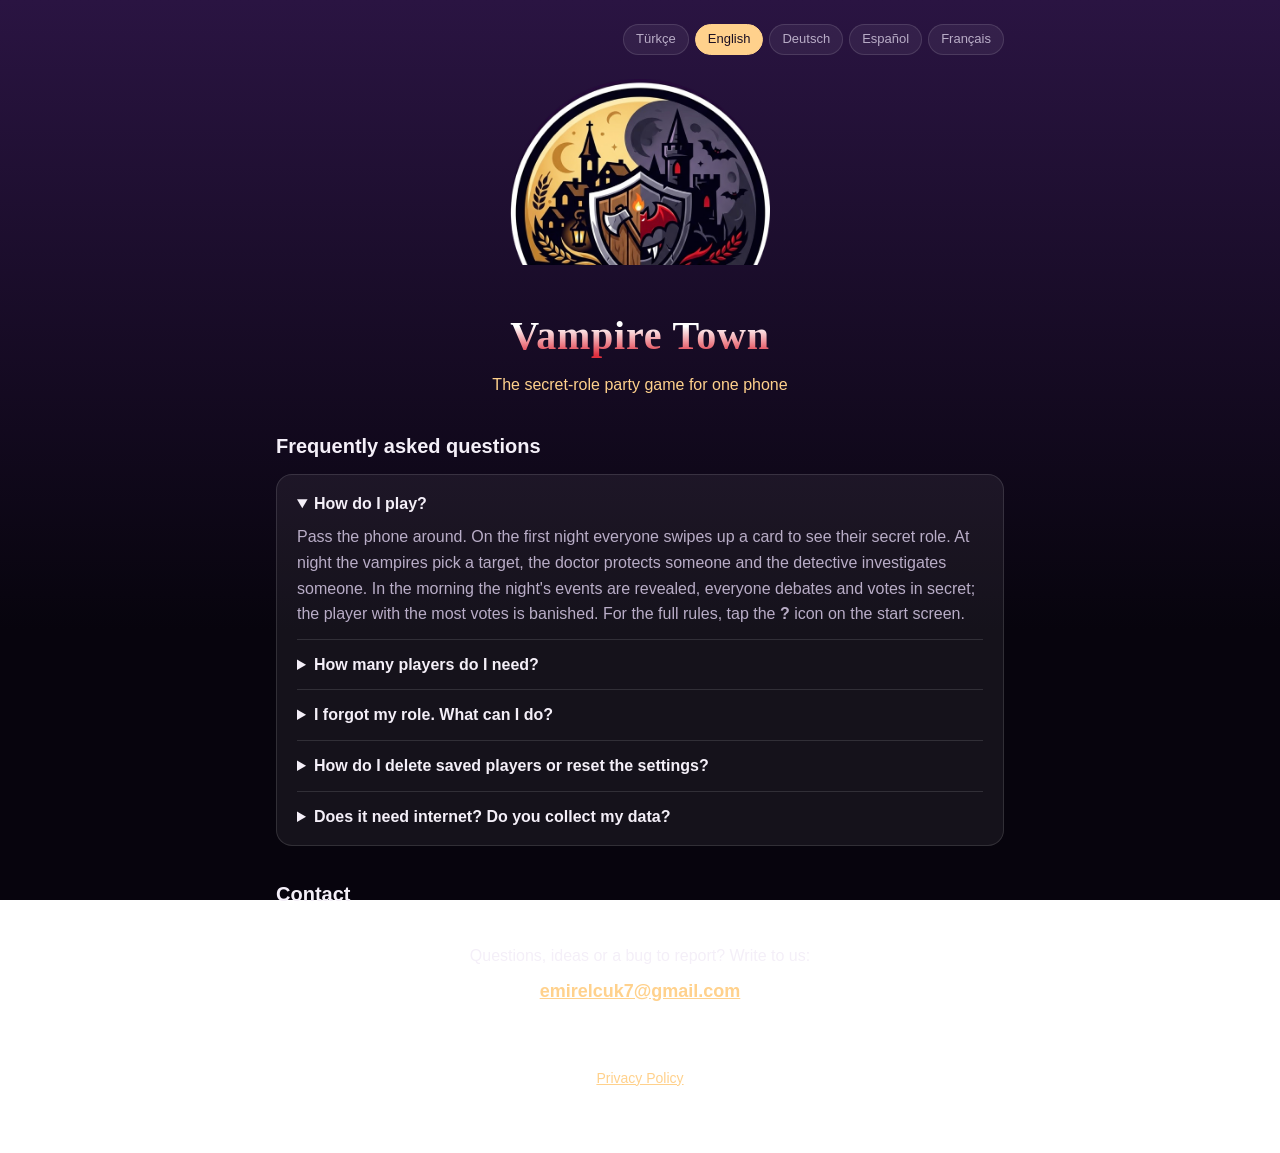
==== index.html @ 2d40f0cb "Vampire Town support and privacy pages" ====
<!doctype html>
<html lang="en">
<head>
  <meta charset="utf-8">
  <meta name="viewport" content="width=device-width, initial-scale=1">
  <title>Vampire Town – Support</title>
  <meta name="description" content="Support for Vampire Town / Vampir Köylü, the secret-role party game for one phone.">
  <link rel="stylesheet" href="style.css">
</head>
<body>
<div class="wrap">
  <nav class="langs" aria-label="Language">
    <button data-set="tr">Türkçe</button>
    <button data-set="en">English</button>
    <button data-set="de">Deutsch</button>
    <button data-set="es">Español</button>
    <button data-set="fr">Français</button>
  </nav>

  <header>
    <img src="emblem.png" alt="" width="600" height="429">
  </header>

  <!-- ===================== TÜRKÇE ===================== -->
  <main data-lang="tr" hidden>
    <div data-title="Vampir Köylü – Destek"></div>
    <h1>Vampir Köylü</h1>
    <p class="tagline" style="text-align:center">Tek telefonla oynanan gizli rol ve parti oyunu</p>

    <h2>Sık sorulan sorular</h2>
    <div class="card">
      <details open>
        <summary>Nasıl oynanır?</summary>
        <p>Telefon sırayla herkese verilir. İlk gece herkes kartı yukarı kaydırarak gizli rolünü görür. Vampirler gece birini hedef alır, doktor birini korur, dedektif birini sorgular. Sabah olanlar açıklanır, herkes tartışır ve gizlice oy verir; en çok oyu alan köyden kovulur. Ayrıntılı kurallar için başlangıç ekranındaki <strong>?</strong> simgesine dokunun.</p>
      </details>
      <details>
        <summary>Kaç kişiyle oynanır?</summary>
        <p>4 ile 20 kişi arasında, tek bir iPhone ile.</p>
      </details>
      <details>
        <summary>Rolümü unuttum, ne yapmalıyım?</summary>
        <p>Sabah ekranındaki <strong>Rolümü tekrar gör</strong> butonuna dokunun, adınızı seçin ve kartı yukarı kaydırın.</p>
      </details>
      <details>
        <summary>Kayıtlı oyuncuları nasıl silerim veya ayarları nasıl sıfırlarım?</summary>
        <p>Başlangıç ekranında <strong>Oyuncular</strong>'a dokunun; bir ismi sola kaydırarak silebilirsiniz. Ayarları sıfırlamak için ⚙️ Ayarlar → <strong>Ayarları varsayılana döndür</strong>. Uygulamayı silmek tüm verileri de siler.</p>
      </details>
      <details>
        <summary>İnternet gerekiyor mu? Verilerim toplanıyor mu?</summary>
        <p>Hayır. Oyun tamamen çevrimdışı çalışır; hesap, reklam veya takip yoktur. Oyuncu isimleri ve ayarlar yalnızca telefonunuzda saklanır. Ayrıntılar için <a data-page="privacy.html" href="privacy.html">Gizlilik Politikası</a>.</p>
      </details>
    </div>

    <h2>İletişim</h2>
    <div class="card contact">
      Soru, öneri veya hata bildirimi için bize yazın:<br>
      <a class="email" href="#"></a>
    </div>

    <footer><a data-page="privacy.html" href="privacy.html">Gizlilik Politikası</a></footer>
  </main>

  <!-- ===================== ENGLISH ===================== -->
  <main data-lang="en" hidden>
    <div data-title="Vampire Town – Support"></div>
    <h1>Vampire Town</h1>
    <p class="tagline" style="text-align:center">The secret-role party game for one phone</p>

    <h2>Frequently asked questions</h2>
    <div class="card">
      <details open>
        <summary>How do I play?</summary>
        <p>Pass the phone around. On the first night everyone swipes up a card to see their secret role. At night the vampires pick a target, the doctor protects someone and the detective investigates someone. In the morning the night's events are revealed, everyone debates and votes in secret; the player with the most votes is banished. For the full rules, tap the <strong>?</strong> icon on the start screen.</p>
      </details>
      <details>
        <summary>How many players do I need?</summary>
        <p>4 to 20 players, with a single iPhone.</p>
      </details>
      <details>
        <summary>I forgot my role. What can I do?</summary>
        <p>Tap <strong>See my role again</strong> on the morning screen, choose your name and swipe the card up.</p>
      </details>
      <details>
        <summary>How do I delete saved players or reset the settings?</summary>
        <p>On the start screen, tap <strong>Players</strong> and swipe a name to the left to delete it. To reset the rules, go to ⚙️ Settings → <strong>Reset settings to defaults</strong>. Deleting the app removes all of its data.</p>
      </details>
      <details>
        <summary>Does it need internet? Do you collect my data?</summary>
        <p>No. The game works fully offline, with no accounts, ads or tracking. Player names and settings are stored only on your phone. See the <a data-page="privacy.html" href="privacy.html">Privacy Policy</a> for details.</p>
      </details>
    </div>

    <h2>Contact</h2>
    <div class="card contact">
      Questions, ideas or a bug to report? Write to us:<br>
      <a class="email" href="#"></a>
    </div>

    <footer><a data-page="privacy.html" href="privacy.html">Privacy Policy</a></footer>
  </main>

  <!-- ===================== DEUTSCH ===================== -->
  <main data-lang="de" hidden>
    <div data-title="Vampirdorf – Support"></div>
    <h1>Vampirdorf</h1>
    <p class="tagline" style="text-align:center">Das Partyspiel mit geheimen Rollen – für ein Handy</p>

    <h2>Häufige Fragen</h2>
    <div class="card">
      <details open>
        <summary>Wie wird gespielt?</summary>
        <p>Das Handy geht reihum. In der ersten Nacht wischt jeder eine Karte nach oben und sieht seine geheime Rolle. Nachts wählen die Vampire ein Ziel, der Arzt schützt jemanden und der Detektiv überprüft jemanden. Am Morgen werden die Ereignisse enthüllt, alle diskutieren und stimmen geheim ab; wer die meisten Stimmen hat, wird verbannt. Die vollständigen Regeln findest du über das <strong>?</strong>-Symbol auf dem Startbildschirm.</p>
      </details>
      <details>
        <summary>Wie viele Spieler braucht man?</summary>
        <p>4 bis 20 Spieler mit einem einzigen iPhone.</p>
      </details>
      <details>
        <summary>Ich habe meine Rolle vergessen. Was tun?</summary>
        <p>Tippe am Morgen auf <strong>Meine Rolle nochmal sehen</strong>, wähle deinen Namen und wische die Karte nach oben.</p>
      </details>
      <details>
        <summary>Wie lösche ich gespeicherte Spieler oder setze die Einstellungen zurück?</summary>
        <p>Tippe auf dem Startbildschirm auf <strong>Spieler</strong> und wische einen Namen nach links, um ihn zu löschen. Die Regeln setzt du unter ⚙️ Einstellungen → <strong>Einstellungen zurücksetzen</strong> zurück. Wenn du die App löschst, werden alle ihre Daten entfernt.</p>
      </details>
      <details>
        <summary>Brauche ich Internet? Werden meine Daten gesammelt?</summary>
        <p>Nein. Das Spiel funktioniert komplett offline, ohne Konto, Werbung oder Tracking. Spielernamen und Einstellungen bleiben nur auf deinem Handy. Details in der <a data-page="privacy.html" href="privacy.html">Datenschutzerklärung</a>.</p>
      </details>
    </div>

    <h2>Kontakt</h2>
    <div class="card contact">
      Fragen, Ideen oder einen Fehler gefunden? Schreib uns:<br>
      <a class="email" href="#"></a>
    </div>

    <footer><a data-page="privacy.html" href="privacy.html">Datenschutzerklärung</a></footer>
  </main>

  <!-- ===================== ESPAÑOL ===================== -->
  <main data-lang="es" hidden>
    <div data-title="Aldea Vampira – Soporte"></div>
    <h1>Aldea Vampira</h1>
    <p class="tagline" style="text-align:center">El juego de roles ocultos para un solo móvil</p>

    <h2>Preguntas frecuentes</h2>
    <div class="card">
      <details open>
        <summary>¿Cómo se juega?</summary>
        <p>Pasad el móvil de mano en mano. La primera noche, cada uno desliza una carta hacia arriba para ver su rol secreto. De noche, los vampiros eligen un objetivo, el médico protege a alguien y el detective investiga a alguien. Por la mañana se revela lo ocurrido, todos debaten y votan en secreto; el más votado es expulsado. Para ver todas las reglas, toca el icono <strong>?</strong> en la pantalla de inicio.</p>
      </details>
      <details>
        <summary>¿Cuántos jugadores hacen falta?</summary>
        <p>De 4 a 20 jugadores, con un solo iPhone.</p>
      </details>
      <details>
        <summary>He olvidado mi rol. ¿Qué hago?</summary>
        <p>Toca <strong>Ver mi rol otra vez</strong> en la pantalla de la mañana, elige tu nombre y desliza la carta hacia arriba.</p>
      </details>
      <details>
        <summary>¿Cómo borro jugadores guardados o restablezco los ajustes?</summary>
        <p>En la pantalla de inicio, toca <strong>Jugadores</strong> y desliza un nombre hacia la izquierda para borrarlo. Para restablecer las reglas, ve a ⚙️ Ajustes → <strong>Restablecer ajustes</strong>. Al borrar la app se eliminan todos sus datos.</p>
      </details>
      <details>
        <summary>¿Necesita internet? ¿Recopiláis mis datos?</summary>
        <p>No. El juego funciona sin conexión, sin cuentas, anuncios ni seguimiento. Los nombres y ajustes se guardan solo en tu móvil. Más información en la <a data-page="privacy.html" href="privacy.html">Política de privacidad</a>.</p>
      </details>
    </div>

    <h2>Contacto</h2>
    <div class="card contact">
      ¿Dudas, ideas o algún error? Escríbenos:<br>
      <a class="email" href="#"></a>
    </div>

    <footer><a data-page="privacy.html" href="privacy.html">Política de privacidad</a></footer>
  </main>

  <!-- ===================== FRANÇAIS ===================== -->
  <main data-lang="fr" hidden>
    <div data-title="Les Vampires – Assistance"></div>
    <h1>Les Vampires</h1>
    <p class="tagline" style="text-align:center">Le jeu de rôles cachés sur un seul téléphone</p>

    <h2>Questions fréquentes</h2>
    <div class="card">
      <details open>
        <summary>Comment jouer ?</summary>
        <p>Faites passer le téléphone. La première nuit, chacun glisse une carte vers le haut pour découvrir son rôle secret. La nuit, les vampires choisissent une cible, le docteur protège quelqu’un et le détective enquête sur quelqu’un. Le matin, les événements sont révélés, tout le monde débat et vote en secret ; le plus voté est banni. Pour les règles complètes, touchez l’icône <strong>?</strong> sur l’écran d’accueil.</p>
      </details>
      <details>
        <summary>Combien de joueurs faut-il ?</summary>
        <p>De 4 à 20 joueurs, avec un seul iPhone.</p>
      </details>
      <details>
        <summary>J’ai oublié mon rôle. Que faire ?</summary>
        <p>Touchez <strong>Revoir mon rôle</strong> sur l’écran du matin, choisissez votre nom et glissez la carte vers le haut.</p>
      </details>
      <details>
        <summary>Comment supprimer des joueurs enregistrés ou réinitialiser les réglages ?</summary>
        <p>Sur l’écran d’accueil, touchez <strong>Joueurs</strong> et faites glisser un nom vers la gauche pour le supprimer. Pour réinitialiser les règles : ⚙️ Réglages → <strong>Réinitialiser les réglages</strong>. Supprimer l’app efface toutes ses données.</p>
      </details>
      <details>
        <summary>Faut-il internet ? Collectez-vous mes données ?</summary>
        <p>Non. Le jeu fonctionne entièrement hors ligne, sans compte, publicité ni suivi. Les noms et réglages restent uniquement sur votre téléphone. Détails dans la <a data-page="privacy.html" href="privacy.html">Politique de confidentialité</a>.</p>
      </details>
    </div>

    <h2>Contact</h2>
    <div class="card contact">
      Une question, une idée ou un bug ? Écrivez-nous :<br>
      <a class="email" href="#"></a>
    </div>

    <footer><a data-page="privacy.html" href="privacy.html">Politique de confidentialité</a></footer>
  </main>
</div>
<script src="site.js"></script>
</body>
</html>
---- style.css ----
:root {
  --bg-top: #2a1442;
  --bg-bottom: #07040d;
  --card: rgba(255, 255, 255, 0.06);
  --border: rgba(255, 255, 255, 0.12);
  --text: #f4eff8;
  --muted: #b9adc7;
  --accent: #ffd18c;
  --red: #e0303f;
}

* { box-sizing: border-box; }

body {
  margin: 0;
  min-height: 100vh;
  font-family: -apple-system, BlinkMacSystemFont, "Segoe UI", Roboto, Helvetica, Arial, sans-serif;
  line-height: 1.6;
  color: var(--text);
  background: linear-gradient(180deg, var(--bg-top), var(--bg-bottom) 70%) fixed;
}

.wrap {
  max-width: 760px;
  margin: 0 auto;
  padding: 24px 16px 64px;
}

.langs {
  display: flex;
  flex-wrap: wrap;
  justify-content: flex-end;
  gap: 6px;
}

.langs button {
  font: inherit;
  font-size: 13px;
  color: var(--muted);
  background: var(--card);
  border: 1px solid var(--border);
  border-radius: 999px;
  padding: 4px 12px;
  cursor: pointer;
}

.langs button[aria-pressed="true"] {
  color: #1a0f22;
  background: var(--accent);
  border-color: var(--accent);
}

header {
  text-align: center;
  margin: 24px 0 32px;
}

header img {
  width: min(260px, 70%);
  height: auto;
}

h1 {
  text-align: center;
  margin: 8px 0 4px;
  font-size: clamp(28px, 6vw, 40px);
  font-family: Georgia, "Times New Roman", serif;
  font-weight: 900;
  letter-spacing: 0.02em;
  background: linear-gradient(180deg, #fff 35%, var(--red) 80%);
  -webkit-background-clip: text;
  background-clip: text;
  color: transparent;
}

.tagline {
  margin: 0;
  color: var(--accent);
}

h2 {
  font-size: 20px;
  margin: 32px 0 12px;
}

.card {
  background: var(--card);
  border: 1px solid var(--border);
  border-radius: 16px;
  padding: 4px 20px;
  margin-bottom: 12px;
}

details { padding: 12px 0; }
details + details { border-top: 1px solid var(--border); }
summary { cursor: pointer; font-weight: 600; }
details p, details ul { color: var(--muted); margin: 8px 0 0; }

.contact {
  text-align: center;
  padding: 20px;
}

.contact .email {
  display: inline-block;
  margin-top: 8px;
  font-size: 18px;
  font-weight: 600;
  color: var(--accent);
  word-break: break-all;
}

a { color: var(--accent); }

.policy p, .policy li { color: var(--muted); }
.policy strong { color: var(--text); }

footer {
  margin-top: 40px;
  text-align: center;
  font-size: 14px;
  color: var(--muted);
}

footer a { margin: 0 8px; }
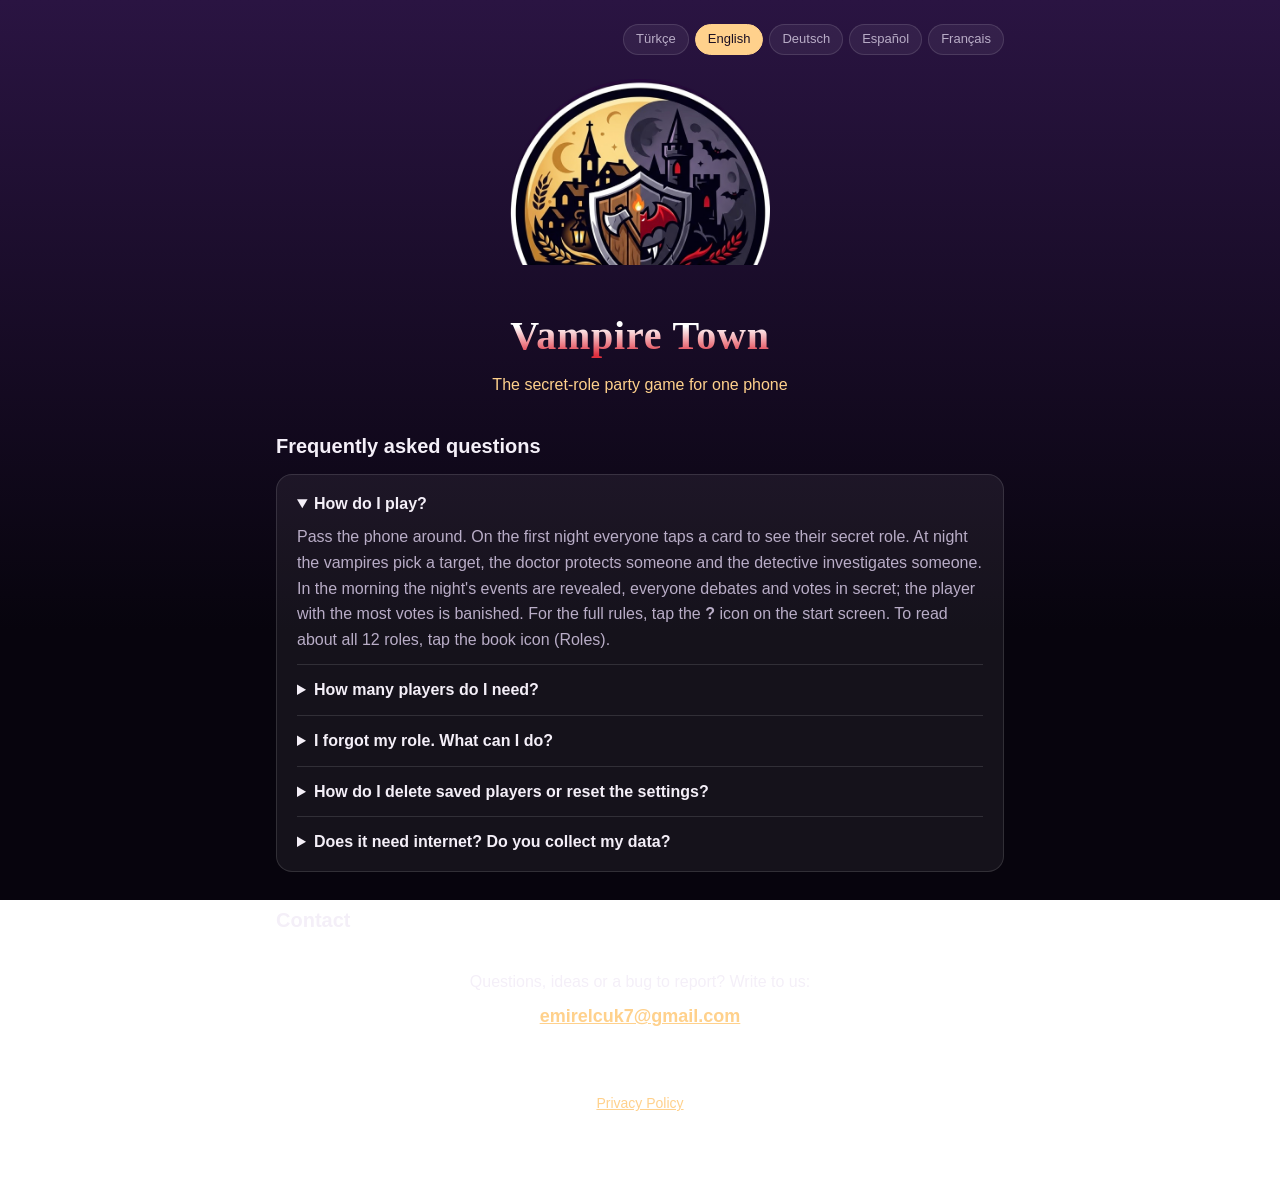
==== commit 8e4fc7f0: "Update help text for version 1.1 (tap-to-flip card, role guide)" ====
--- a/index.html
+++ b/index.html
@@ -31,7 +31,7 @@
     <div class="card">
       <details open>
         <summary>Nasıl oynanır?</summary>
-        <p>Telefon sırayla herkese verilir. İlk gece herkes kartı yukarı kaydırarak gizli rolünü görür. Vampirler gece birini hedef alır, doktor birini korur, dedektif birini sorgular. Sabah olanlar açıklanır, herkes tartışır ve gizlice oy verir; en çok oyu alan köyden kovulur. Ayrıntılı kurallar için başlangıç ekranındaki <strong>?</strong> simgesine dokunun.</p>
+        <p>Telefon sırayla herkese verilir. İlk gece herkes kartına dokunarak gizli rolünü görür. Vampirler gece birini hedef alır, doktor birini korur, dedektif birini sorgular. Sabah olanlar açıklanır, herkes tartışır ve gizlice oy verir; en çok oyu alan köyden kovulur. Ayrıntılı kurallar için başlangıç ekranındaki <strong>?</strong> simgesine dokunun. 12 rolün tamamının özellikleri için kitap simgesine (Roller) dokunun.</p>
       </details>
       <details>
         <summary>Kaç kişiyle oynanır?</summary>
@@ -39,7 +39,7 @@
       </details>
       <details>
         <summary>Rolümü unuttum, ne yapmalıyım?</summary>
-        <p>Sabah ekranındaki <strong>Rolümü tekrar gör</strong> butonuna dokunun, adınızı seçin ve kartı yukarı kaydırın.</p>
+        <p>Sabah ekranındaki <strong>Rolümü tekrar gör</strong> butonuna dokunun, adınızı seçin ve karta dokunun.</p>
       </details>
       <details>
         <summary>Kayıtlı oyuncuları nasıl silerim veya ayarları nasıl sıfırlarım?</summary>
@@ -70,7 +70,7 @@
     <div class="card">
       <details open>
         <summary>How do I play?</summary>
-        <p>Pass the phone around. On the first night everyone swipes up a card to see their secret role. At night the vampires pick a target, the doctor protects someone and the detective investigates someone. In the morning the night's events are revealed, everyone debates and votes in secret; the player with the most votes is banished. For the full rules, tap the <strong>?</strong> icon on the start screen.</p>
+        <p>Pass the phone around. On the first night everyone taps a card to see their secret role. At night the vampires pick a target, the doctor protects someone and the detective investigates someone. In the morning the night's events are revealed, everyone debates and votes in secret; the player with the most votes is banished. For the full rules, tap the <strong>?</strong> icon on the start screen. To read about all 12 roles, tap the book icon (Roles).</p>
       </details>
       <details>
         <summary>How many players do I need?</summary>
@@ -78,7 +78,7 @@
       </details>
       <details>
         <summary>I forgot my role. What can I do?</summary>
-        <p>Tap <strong>See my role again</strong> on the morning screen, choose your name and swipe the card up.</p>
+        <p>Tap <strong>See my role again</strong> on the morning screen, choose your name and tap the card.</p>
       </details>
       <details>
         <summary>How do I delete saved players or reset the settings?</summary>
@@ -109,7 +109,7 @@
     <div class="card">
       <details open>
         <summary>Wie wird gespielt?</summary>
-        <p>Das Handy geht reihum. In der ersten Nacht wischt jeder eine Karte nach oben und sieht seine geheime Rolle. Nachts wählen die Vampire ein Ziel, der Arzt schützt jemanden und der Detektiv überprüft jemanden. Am Morgen werden die Ereignisse enthüllt, alle diskutieren und stimmen geheim ab; wer die meisten Stimmen hat, wird verbannt. Die vollständigen Regeln findest du über das <strong>?</strong>-Symbol auf dem Startbildschirm.</p>
+        <p>Das Handy geht reihum. In der ersten Nacht tippt jeder auf eine Karte und sieht seine geheime Rolle. Nachts wählen die Vampire ein Ziel, der Arzt schützt jemanden und der Detektiv überprüft jemanden. Am Morgen werden die Ereignisse enthüllt, alle diskutieren und stimmen geheim ab; wer die meisten Stimmen hat, wird verbannt. Die vollständigen Regeln findest du über das <strong>?</strong>-Symbol auf dem Startbildschirm. Alle 12 Rollen findest du über das Buch-Symbol (Rollen).</p>
       </details>
       <details>
         <summary>Wie viele Spieler braucht man?</summary>
@@ -117,7 +117,7 @@
       </details>
       <details>
         <summary>Ich habe meine Rolle vergessen. Was tun?</summary>
-        <p>Tippe am Morgen auf <strong>Meine Rolle nochmal sehen</strong>, wähle deinen Namen und wische die Karte nach oben.</p>
+        <p>Tippe am Morgen auf <strong>Meine Rolle nochmal sehen</strong>, wähle deinen Namen und tippe auf die Karte.</p>
       </details>
       <details>
         <summary>Wie lösche ich gespeicherte Spieler oder setze die Einstellungen zurück?</summary>
@@ -148,7 +148,7 @@
     <div class="card">
       <details open>
         <summary>¿Cómo se juega?</summary>
-        <p>Pasad el móvil de mano en mano. La primera noche, cada uno desliza una carta hacia arriba para ver su rol secreto. De noche, los vampiros eligen un objetivo, el médico protege a alguien y el detective investiga a alguien. Por la mañana se revela lo ocurrido, todos debaten y votan en secreto; el más votado es expulsado. Para ver todas las reglas, toca el icono <strong>?</strong> en la pantalla de inicio.</p>
+        <p>Pasad el móvil de mano en mano. La primera noche, cada uno toca una carta para ver su rol secreto. De noche, los vampiros eligen un objetivo, el médico protege a alguien y el detective investiga a alguien. Por la mañana se revela lo ocurrido, todos debaten y votan en secreto; el más votado es expulsado. Para ver todas las reglas, toca el icono <strong>?</strong> en la pantalla de inicio. Para leer sobre los 12 roles, toca el icono del libro (Roles).</p>
       </details>
       <details>
         <summary>¿Cuántos jugadores hacen falta?</summary>
@@ -156,7 +156,7 @@
       </details>
       <details>
         <summary>He olvidado mi rol. ¿Qué hago?</summary>
-        <p>Toca <strong>Ver mi rol otra vez</strong> en la pantalla de la mañana, elige tu nombre y desliza la carta hacia arriba.</p>
+        <p>Toca <strong>Ver mi rol otra vez</strong> en la pantalla de la mañana, elige tu nombre y toca la carta.</p>
       </details>
       <details>
         <summary>¿Cómo borro jugadores guardados o restablezco los ajustes?</summary>
@@ -187,7 +187,7 @@
     <div class="card">
       <details open>
         <summary>Comment jouer ?</summary>
-        <p>Faites passer le téléphone. La première nuit, chacun glisse une carte vers le haut pour découvrir son rôle secret. La nuit, les vampires choisissent une cible, le docteur protège quelqu’un et le détective enquête sur quelqu’un. Le matin, les événements sont révélés, tout le monde débat et vote en secret ; le plus voté est banni. Pour les règles complètes, touchez l’icône <strong>?</strong> sur l’écran d’accueil.</p>
+        <p>Faites passer le téléphone. La première nuit, chacun touche une carte pour découvrir son rôle secret. La nuit, les vampires choisissent une cible, le docteur protège quelqu’un et le détective enquête sur quelqu’un. Le matin, les événements sont révélés, tout le monde débat et vote en secret ; le plus voté est banni. Pour les règles complètes, touchez l’icône <strong>?</strong> sur l’écran d’accueil. Pour découvrir les 12 rôles, touchez l’icône du livre (Rôles).</p>
       </details>
       <details>
         <summary>Combien de joueurs faut-il ?</summary>
@@ -195,7 +195,7 @@
       </details>
       <details>
         <summary>J’ai oublié mon rôle. Que faire ?</summary>
-        <p>Touchez <strong>Revoir mon rôle</strong> sur l’écran du matin, choisissez votre nom et glissez la carte vers le haut.</p>
+        <p>Touchez <strong>Revoir mon rôle</strong> sur l’écran du matin, choisissez votre nom et touchez la carte.</p>
       </details>
       <details>
         <summary>Comment supprimer des joueurs enregistrés ou réinitialiser les réglages ?</summary>
